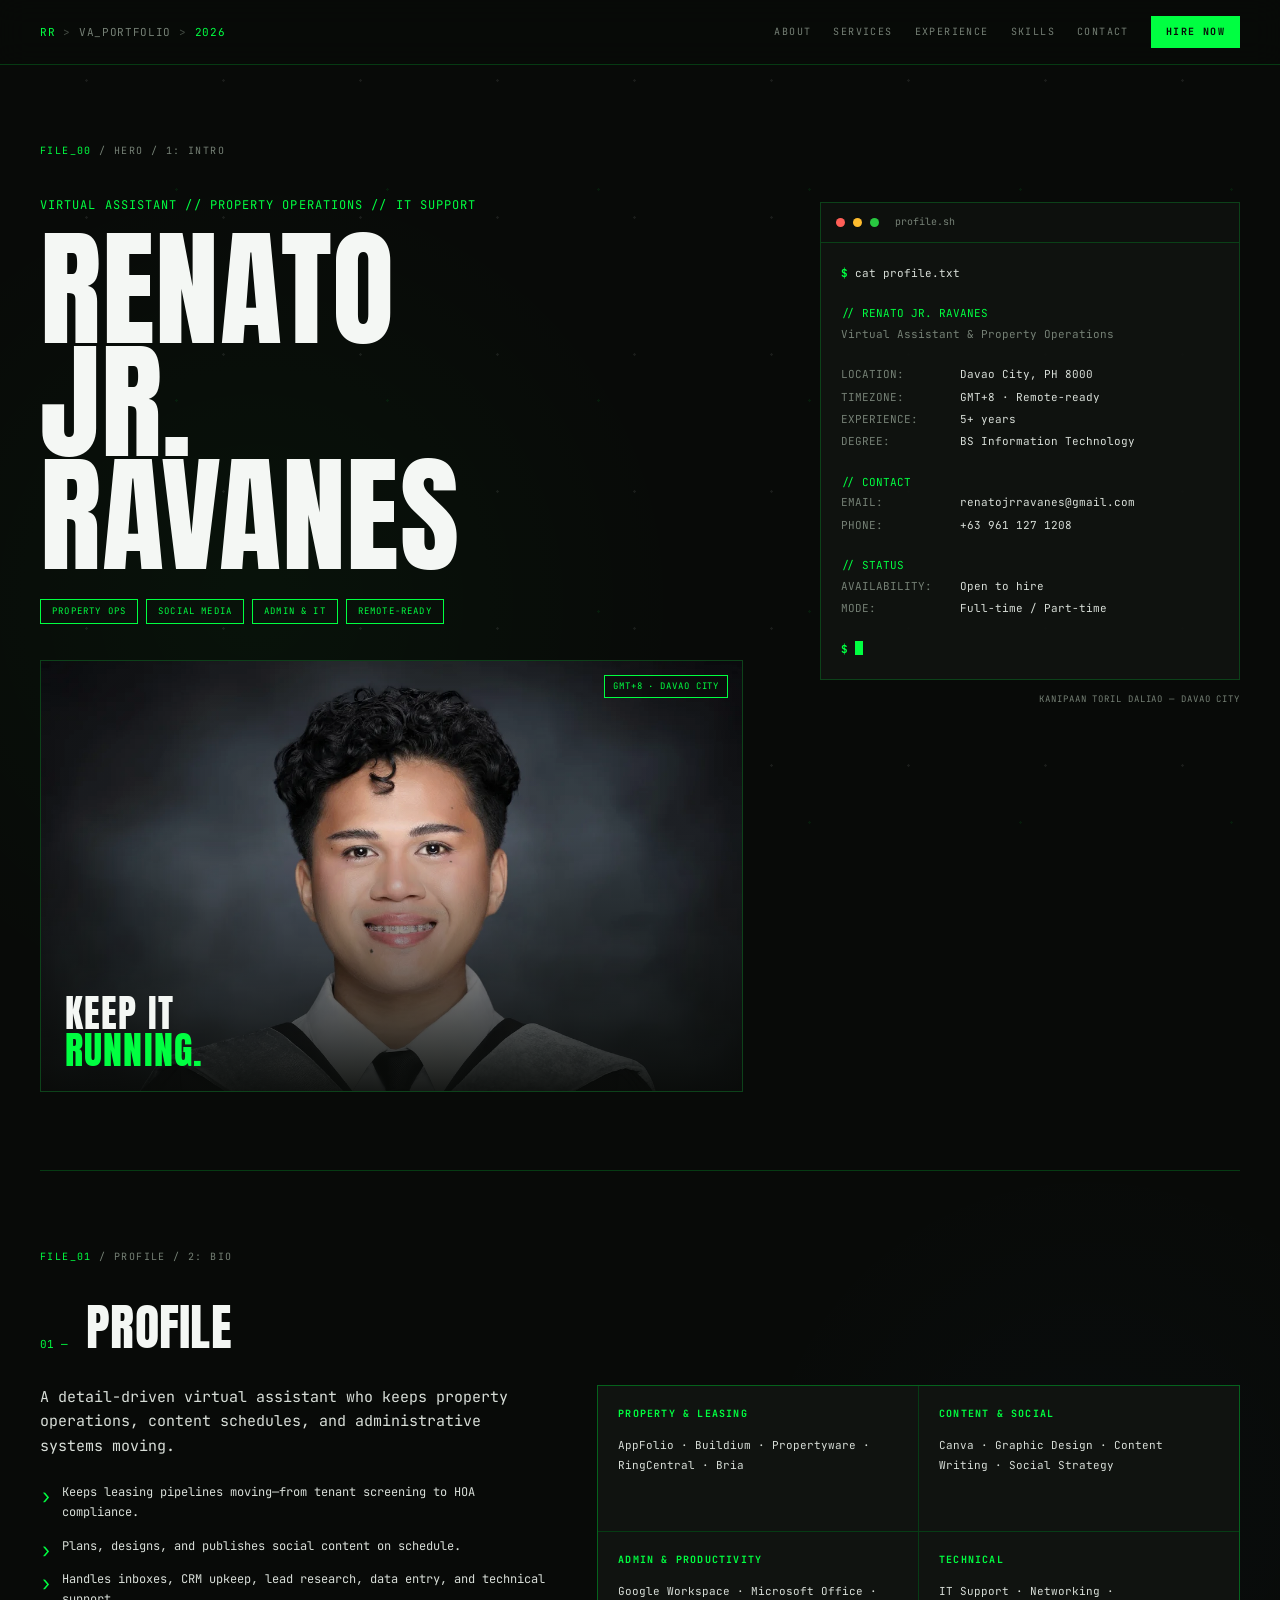
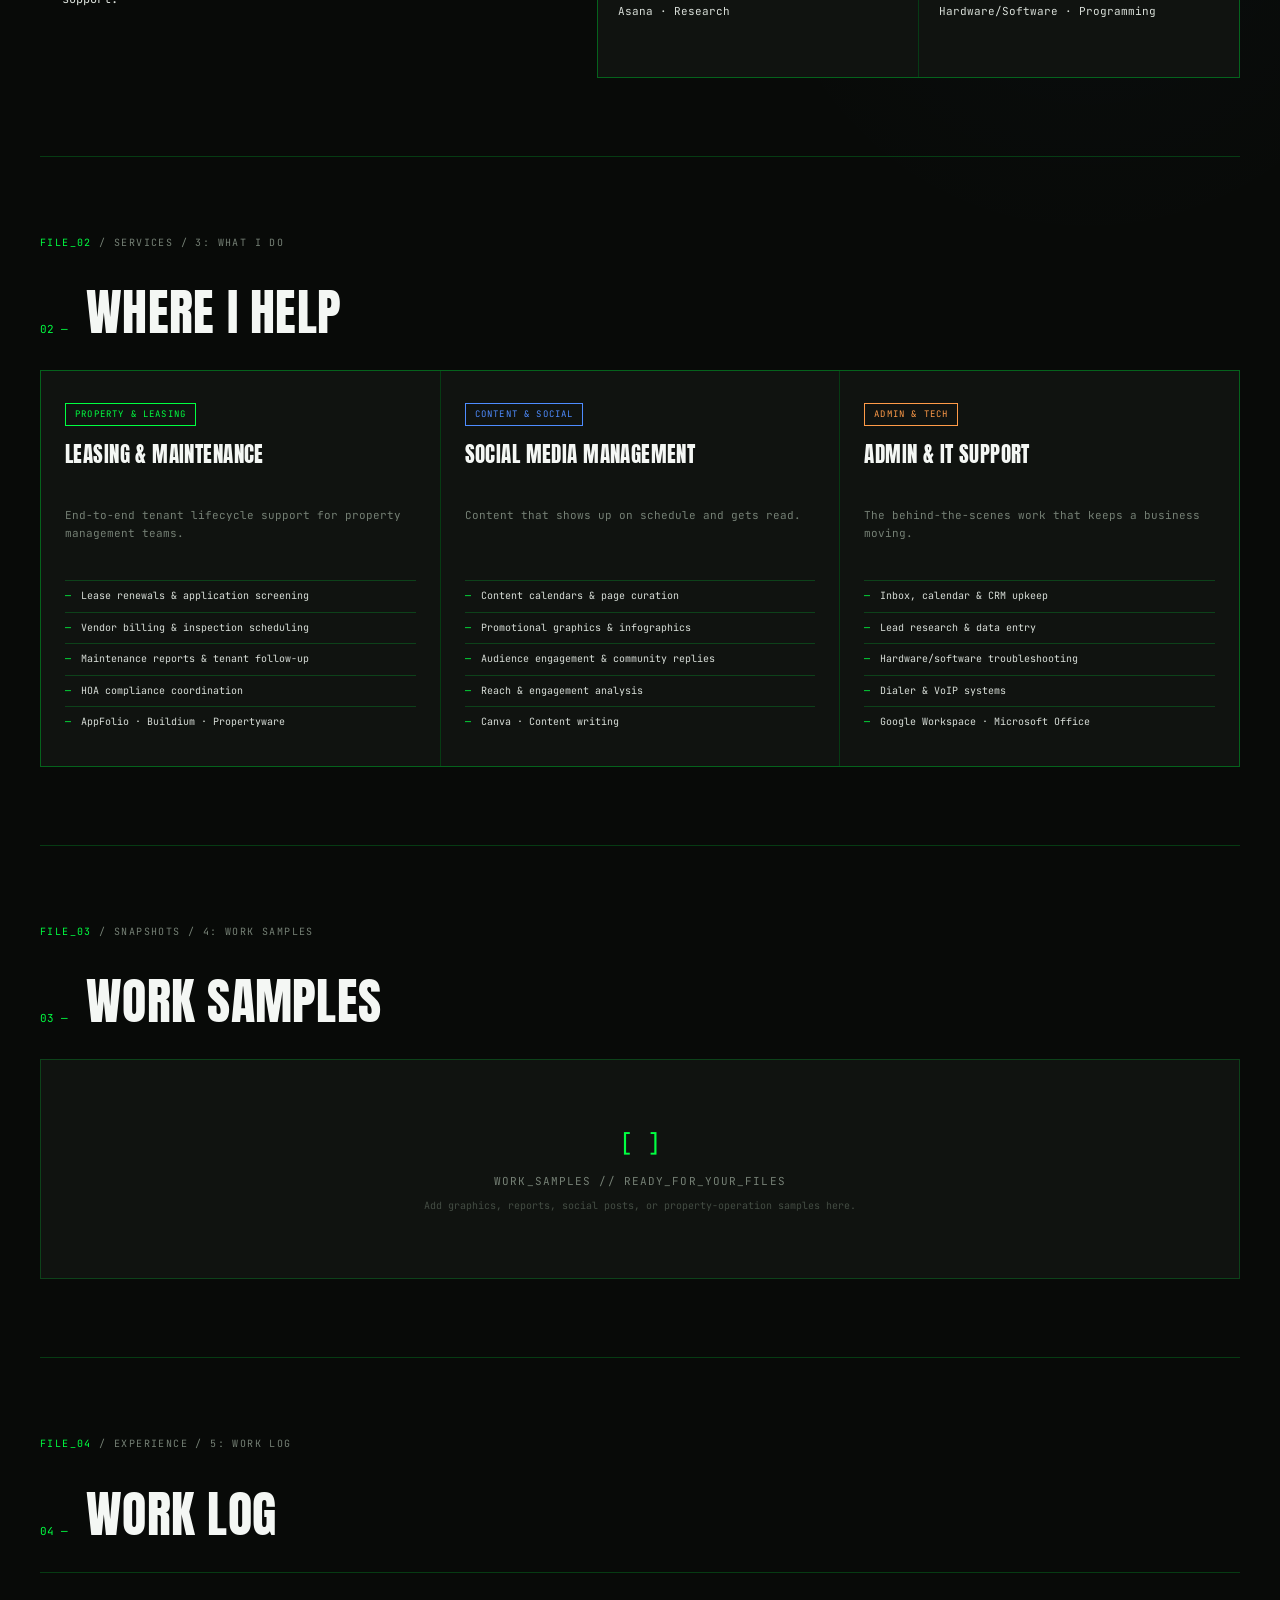
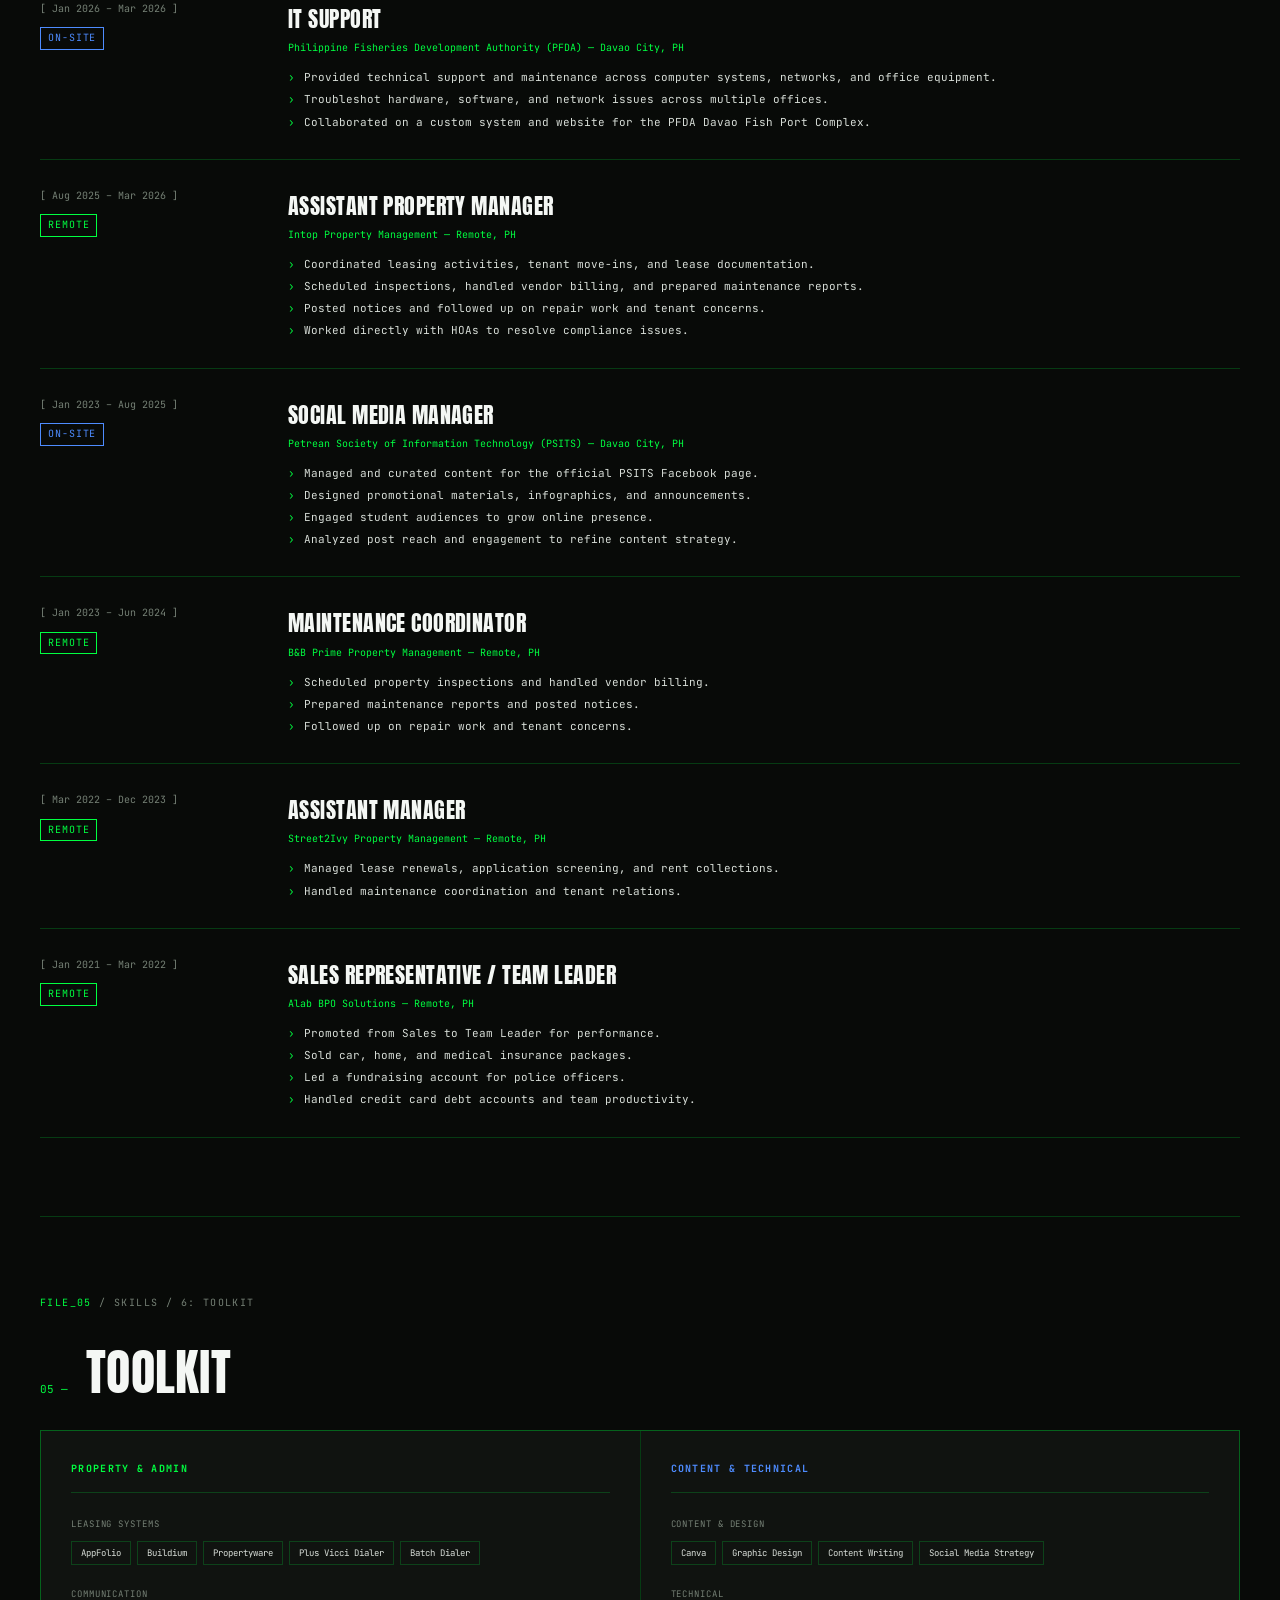
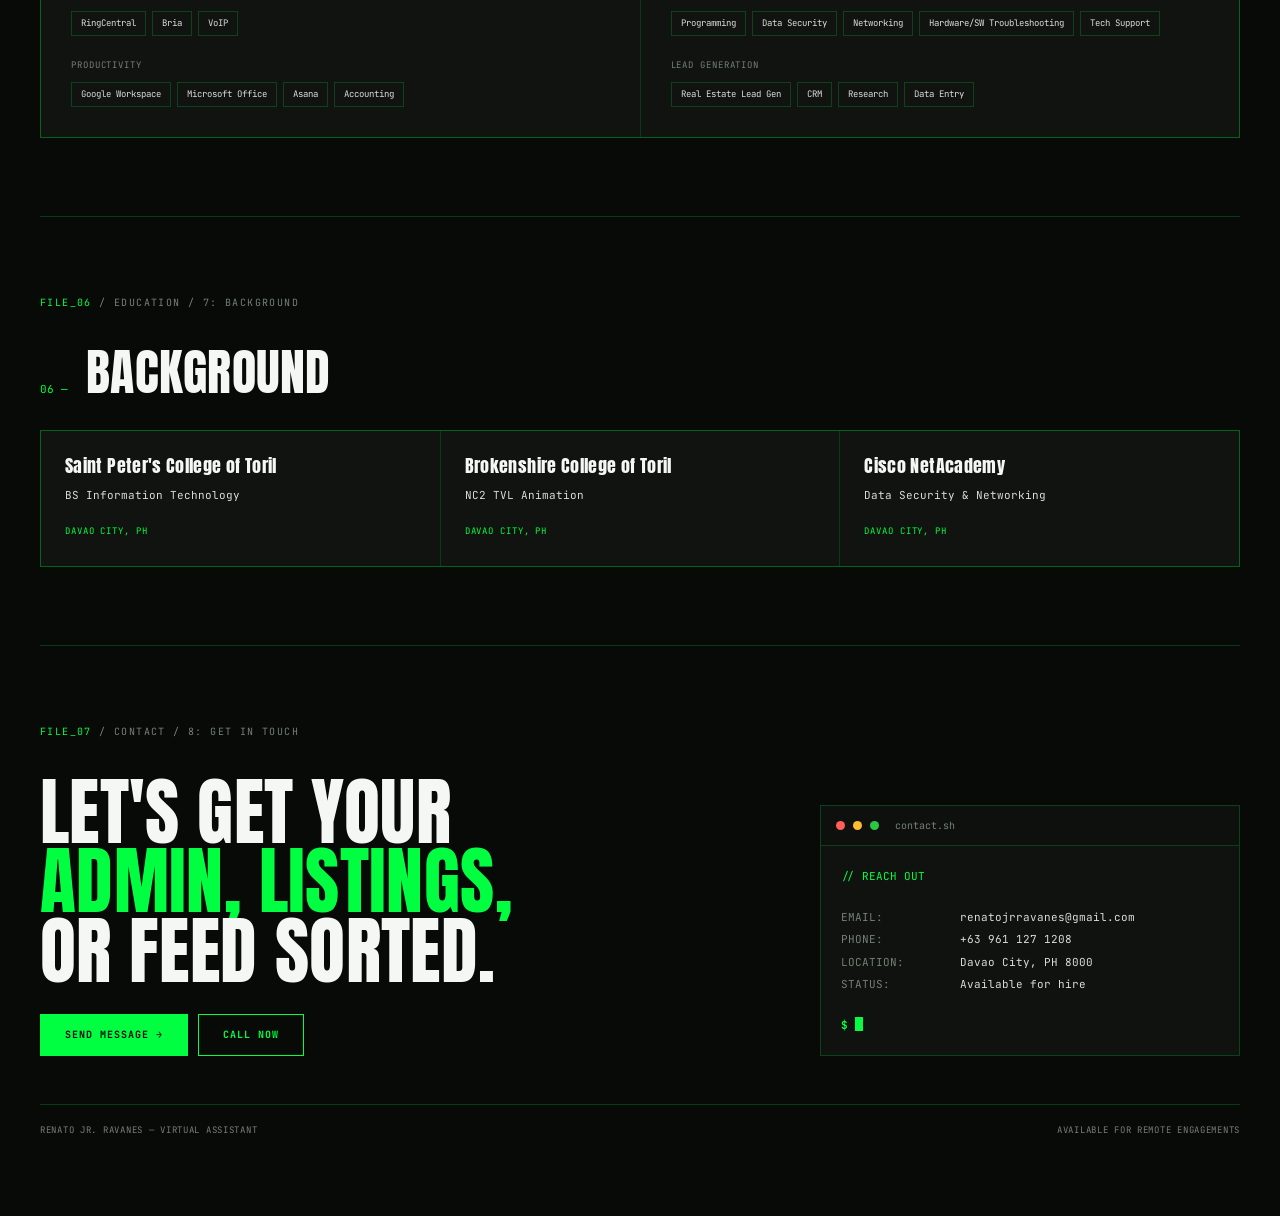
==== index.html @ d194c9f3 "Add files via upload" ====
<!doctype html>
<html lang="en">
<head>
  <meta charset="utf-8">
  <script>document.documentElement.classList.add("js")</script>
  <meta name="viewport" content="width=device-width, initial-scale=1">
  <meta name="theme-color" content="#080a08">
  <meta name="description" content="Portfolio of Renato Jr. Ravanes — Virtual Assistant, Property Operations, Social Media Management, and IT Support.">
  <meta property="og:title" content="Renato Jr. Ravanes — Virtual Assistant">
  <meta property="og:description" content="Property operations, social media management, admin, and IT support.">
  <meta property="og:type" content="website">
  <meta property="og:image" content="assets/profile.webp">
  <title>Renato Jr. Ravanes — Virtual Assistant</title>
  <link rel="preconnect" href="https://fonts.googleapis.com">
  <link rel="preconnect" href="https://fonts.gstatic.com" crossorigin>
  <link href="https://fonts.googleapis.com/css2?family=Anton&family=JetBrains+Mono:wght@400;500;600;700&display=swap" rel="stylesheet">
  <link rel="stylesheet" href="styles.css">
  <link rel="icon" href="data:image/svg+xml,<svg xmlns=%22http://www.w3.org/2000/svg%22 viewBox=%220 0 64 64%22><rect width=%2264%22 height=%2264%22 fill=%22%23080a08%22/><text x=%2250%25%22 y=%2255%25%22 dominant-baseline=%22middle%22 text-anchor=%22middle%22 font-size=%2227%22 font-family=%22monospace%22 fill=%22%2300ff41%22>RR</text></svg>">
</head>
<body>
  <a class="skip-link" href="#main">Skip to content</a>

  <header class="site-header" id="top">
    <nav class="nav shell" aria-label="Primary navigation">
      <a class="brand" href="#top" aria-label="Renato Jr. Ravanes home">
        <span class="brand-mark">RR</span><span class="prompt">&gt;</span><span>VA_PORTFOLIO</span><span class="prompt">&gt;</span><span class="year">2026</span>
      </a>
      <button class="menu-button" type="button" aria-expanded="false" aria-controls="nav-links">
        <span class="sr-only">Open navigation</span>
        <span></span><span></span><span></span>
      </button>
      <div class="nav-links" id="nav-links">
        <a href="#about">ABOUT</a>
        <a href="#services">SERVICES</a>
        <a href="#experience">EXPERIENCE</a>
        <a href="#skills">SKILLS</a>
        <a href="#contact">CONTACT</a>
        <a class="nav-cta" href="mailto:renatojrravanes@gmail.com?subject=Portfolio%20Inquiry">HIRE NOW</a>
      </div>
    </nav>
  </header>

  <main id="main">
    <section class="hero shell section-pad" aria-labelledby="hero-title">
      <div class="file-label"><span>FILE_00</span> / HERO / 1: INTRO</div>
      <div class="hero-grid">
        <div class="hero-copy reveal">
          <p class="kicker">VIRTUAL ASSISTANT // PROPERTY OPERATIONS // IT SUPPORT</p>
          <h1 id="hero-title">RENATO<br>JR.<br>RAVANES</h1>
          <div class="tag-row" aria-label="Professional focus areas">
            <span>PROPERTY OPS</span><span>SOCIAL MEDIA</span><span>ADMIN &amp; IT</span><span>REMOTE-READY</span>
          </div>
          <div class="portrait-card">
            <img src="assets/profile.webp" alt="Portrait of Renato Jr. Ravanes" width="1200" height="1500">
            <div class="portrait-shade"></div>
            <p class="portrait-line">KEEP IT<br><strong>RUNNING.</strong></p>
            <span class="location-chip">GMT+8 · DAVAO CITY</span>
          </div>
        </div>

        <aside class="hero-aside reveal" aria-label="Profile summary">
          <div class="terminal">
            <div class="terminal-bar"><i></i><i></i><i></i><span>profile.sh</span></div>
            <div class="terminal-body">
              <p><b>$</b> cat profile.txt</p>
              <br>
              <p class="accent">// RENATO JR. RAVANES</p>
              <p class="muted">Virtual Assistant &amp; Property Operations</p>
              <br>
              <dl class="terminal-list">
                <div><dt>LOCATION:</dt><dd>Davao City, PH 8000</dd></div>
                <div><dt>TIMEZONE:</dt><dd>GMT+8 · Remote-ready</dd></div>
                <div><dt>EXPERIENCE:</dt><dd>5+ years</dd></div>
                <div><dt>DEGREE:</dt><dd>BS Information Technology</dd></div>
              </dl>
              <br>
              <p class="accent">// CONTACT</p>
              <dl class="terminal-list">
                <div><dt>EMAIL:</dt><dd><a href="mailto:renatojrravanes@gmail.com">renatojrravanes@gmail.com</a></dd></div>
                <div><dt>PHONE:</dt><dd><a href="tel:+639611271208">+63 961 127 1208</a></dd></div>
              </dl>
              <br>
              <p class="accent">// STATUS</p>
              <dl class="terminal-list">
                <div><dt>AVAILABILITY:</dt><dd class="accent">Open to hire</dd></div>
                <div><dt>MODE:</dt><dd>Full-time / Part-time</dd></div>
              </dl>
              <br>
              <p><b>$</b> <span class="cursor" aria-hidden="true"></span></p>
            </div>
          </div>
          <p class="aside-note">KANIPAAN TORIL DALIAO — DAVAO CITY</p>
        </aside>
      </div>
    </section>

    <section class="shell section-pad ruled-top" id="about" aria-labelledby="about-title">
      <div class="file-label"><span>FILE_01</span> / PROFILE / 2: BIO</div>
      <div class="section-title"><span>01 —</span><h2 id="about-title">PROFILE</h2></div>
      <div class="about-grid">
        <div class="reveal">
          <p class="lead">A detail-driven virtual assistant who keeps property operations, content schedules, and administrative systems moving.</p>
          <ul class="arrow-list">
            <li>Keeps leasing pipelines moving—from tenant screening to HOA compliance.</li>
            <li>Plans, designs, and publishes social content on schedule.</li>
            <li>Handles inboxes, CRM upkeep, lead research, data entry, and technical support.</li>
          </ul>
        </div>
        <div class="capability-grid reveal">
          <article><h3>PROPERTY &amp; LEASING</h3><p>AppFolio · Buildium · Propertyware · RingCentral · Bria</p></article>
          <article><h3>CONTENT &amp; SOCIAL</h3><p>Canva · Graphic Design · Content Writing · Social Strategy</p></article>
          <article><h3>ADMIN &amp; PRODUCTIVITY</h3><p>Google Workspace · Microsoft Office · Asana · Research</p></article>
          <article><h3>TECHNICAL</h3><p>IT Support · Networking · Hardware/Software · Programming</p></article>
        </div>
      </div>
    </section>

    <section class="shell section-pad ruled-top" id="services" aria-labelledby="services-title">
      <div class="file-label"><span>FILE_02</span> / SERVICES / 3: WHAT I DO</div>
      <div class="section-title"><span>02 —</span><h2 id="services-title">WHERE I HELP</h2></div>
      <div class="service-grid">
        <article class="service-card reveal">
          <p class="service-tag">PROPERTY &amp; LEASING</p>
          <h3>LEASING &amp; MAINTENANCE</h3>
          <p class="muted">End-to-end tenant lifecycle support for property management teams.</p>
          <ul><li>Lease renewals &amp; application screening</li><li>Vendor billing &amp; inspection scheduling</li><li>Maintenance reports &amp; tenant follow-up</li><li>HOA compliance coordination</li><li>AppFolio · Buildium · Propertyware</li></ul>
        </article>
        <article class="service-card reveal">
          <p class="service-tag blue">CONTENT &amp; SOCIAL</p>
          <h3>SOCIAL MEDIA MANAGEMENT</h3>
          <p class="muted">Content that shows up on schedule and gets read.</p>
          <ul><li>Content calendars &amp; page curation</li><li>Promotional graphics &amp; infographics</li><li>Audience engagement &amp; community replies</li><li>Reach &amp; engagement analysis</li><li>Canva · Content writing</li></ul>
        </article>
        <article class="service-card reveal">
          <p class="service-tag orange">ADMIN &amp; TECH</p>
          <h3>ADMIN &amp; IT SUPPORT</h3>
          <p class="muted">The behind-the-scenes work that keeps a business moving.</p>
          <ul><li>Inbox, calendar &amp; CRM upkeep</li><li>Lead research &amp; data entry</li><li>Hardware/software troubleshooting</li><li>Dialer &amp; VoIP systems</li><li>Google Workspace · Microsoft Office</li></ul>
        </article>
      </div>
    </section>

    <section class="shell section-pad ruled-top" id="samples" aria-labelledby="samples-title">
      <div class="file-label"><span>FILE_03</span> / SNAPSHOTS / 4: WORK SAMPLES</div>
      <div class="section-title"><span>03 —</span><h2 id="samples-title">WORK SAMPLES</h2></div>
      <div class="coming-soon reveal">
        <div class="bracket-icon" aria-hidden="true">[ ]</div>
        <p>WORK_SAMPLES // READY_FOR_YOUR_FILES</p>
        <span>Add graphics, reports, social posts, or property-operation samples here.</span>
      </div>
    </section>

    <section class="shell section-pad ruled-top" id="experience" aria-labelledby="experience-title">
      <div class="file-label"><span>FILE_04</span> / EXPERIENCE / 5: WORK LOG</div>
      <div class="section-title"><span>04 —</span><h2 id="experience-title">WORK LOG</h2></div>
      <div class="timeline">
        <article class="job reveal"><div class="job-meta"><p>[ Jan 2026 – Mar 2026 ]</p><span class="status on-site">ON-SITE</span></div><div><h3>IT SUPPORT</h3><h4>Philippine Fisheries Development Authority (PFDA) — Davao City, PH</h4><ul><li>Provided technical support and maintenance across computer systems, networks, and office equipment.</li><li>Troubleshot hardware, software, and network issues across multiple offices.</li><li>Collaborated on a custom system and website for the PFDA Davao Fish Port Complex.</li></ul></div></article>
        <article class="job reveal"><div class="job-meta"><p>[ Aug 2025 – Mar 2026 ]</p><span class="status">REMOTE</span></div><div><h3>ASSISTANT PROPERTY MANAGER</h3><h4>Intop Property Management — Remote, PH</h4><ul><li>Coordinated leasing activities, tenant move-ins, and lease documentation.</li><li>Scheduled inspections, handled vendor billing, and prepared maintenance reports.</li><li>Posted notices and followed up on repair work and tenant concerns.</li><li>Worked directly with HOAs to resolve compliance issues.</li></ul></div></article>
        <article class="job reveal"><div class="job-meta"><p>[ Jan 2023 – Aug 2025 ]</p><span class="status on-site">ON-SITE</span></div><div><h3>SOCIAL MEDIA MANAGER</h3><h4>Petrean Society of Information Technology (PSITS) — Davao City, PH</h4><ul><li>Managed and curated content for the official PSITS Facebook page.</li><li>Designed promotional materials, infographics, and announcements.</li><li>Engaged student audiences to grow online presence.</li><li>Analyzed post reach and engagement to refine content strategy.</li></ul></div></article>
        <article class="job reveal"><div class="job-meta"><p>[ Jan 2023 – Jun 2024 ]</p><span class="status">REMOTE</span></div><div><h3>MAINTENANCE COORDINATOR</h3><h4>B&amp;B Prime Property Management — Remote, PH</h4><ul><li>Scheduled property inspections and handled vendor billing.</li><li>Prepared maintenance reports and posted notices.</li><li>Followed up on repair work and tenant concerns.</li></ul></div></article>
        <article class="job reveal"><div class="job-meta"><p>[ Mar 2022 – Dec 2023 ]</p><span class="status">REMOTE</span></div><div><h3>ASSISTANT MANAGER</h3><h4>Street2Ivy Property Management — Remote, PH</h4><ul><li>Managed lease renewals, application screening, and rent collections.</li><li>Handled maintenance coordination and tenant relations.</li></ul></div></article>
        <article class="job reveal"><div class="job-meta"><p>[ Jan 2021 – Mar 2022 ]</p><span class="status">REMOTE</span></div><div><h3>SALES REPRESENTATIVE / TEAM LEADER</h3><h4>Alab BPO Solutions — Remote, PH</h4><ul><li>Promoted from Sales to Team Leader for performance.</li><li>Sold car, home, and medical insurance packages.</li><li>Led a fundraising account for police officers.</li><li>Handled credit card debt accounts and team productivity.</li></ul></div></article>
      </div>
    </section>

    <section class="shell section-pad ruled-top" id="skills" aria-labelledby="skills-title">
      <div class="file-label"><span>FILE_05</span> / SKILLS / 6: TOOLKIT</div>
      <div class="section-title"><span>05 —</span><h2 id="skills-title">TOOLKIT</h2></div>
      <div class="skills-grid">
        <article class="skill-column reveal"><h3>PROPERTY &amp; ADMIN</h3><div class="skill-group"><h4>LEASING SYSTEMS</h4><div class="pills"><span>AppFolio</span><span>Buildium</span><span>Propertyware</span><span>Plus Vicci Dialer</span><span>Batch Dialer</span></div></div><div class="skill-group"><h4>COMMUNICATION</h4><div class="pills"><span>RingCentral</span><span>Bria</span><span>VoIP</span></div></div><div class="skill-group"><h4>PRODUCTIVITY</h4><div class="pills"><span>Google Workspace</span><span>Microsoft Office</span><span>Asana</span><span>Accounting</span></div></div></article>
        <article class="skill-column blue-head reveal"><h3>CONTENT &amp; TECHNICAL</h3><div class="skill-group"><h4>CONTENT &amp; DESIGN</h4><div class="pills"><span>Canva</span><span>Graphic Design</span><span>Content Writing</span><span>Social Media Strategy</span></div></div><div class="skill-group"><h4>TECHNICAL</h4><div class="pills"><span>Programming</span><span>Data Security</span><span>Networking</span><span>Hardware/SW Troubleshooting</span><span>Tech Support</span></div></div><div class="skill-group"><h4>LEAD GENERATION</h4><div class="pills"><span>Real Estate Lead Gen</span><span>CRM</span><span>Research</span><span>Data Entry</span></div></div></article>
      </div>
    </section>

    <section class="shell section-pad ruled-top" id="education" aria-labelledby="education-title">
      <div class="file-label"><span>FILE_06</span> / EDUCATION / 7: BACKGROUND</div>
      <div class="section-title"><span>06 —</span><h2 id="education-title">BACKGROUND</h2></div>
      <div class="education-grid">
        <article class="reveal"><h3>Saint Peter's College of Toril</h3><p>BS Information Technology</p><span>DAVAO CITY, PH</span></article>
        <article class="reveal"><h3>Brokenshire College of Toril</h3><p>NC2 TVL Animation</p><span>DAVAO CITY, PH</span></article>
        <article class="reveal"><h3>Cisco NetAcademy</h3><p>Data Security &amp; Networking</p><span>DAVAO CITY, PH</span></article>
      </div>
    </section>
  </main>

  <footer class="shell section-pad ruled-top" id="contact">
    <div class="file-label"><span>FILE_07</span> / CONTACT / 8: GET IN TOUCH</div>
    <div class="contact-grid">
      <div class="reveal">
        <h2>LET'S GET YOUR<br><strong>ADMIN, LISTINGS,</strong><br>OR FEED SORTED.</h2>
        <div class="contact-actions"><a class="primary-button" href="mailto:renatojrravanes@gmail.com?subject=Portfolio%20Inquiry">SEND MESSAGE →</a><a class="secondary-button" href="tel:+639611271208">CALL NOW</a></div>
      </div>
      <div class="terminal reveal">
        <div class="terminal-bar"><i></i><i></i><i></i><span>contact.sh</span></div>
        <div class="terminal-body">
          <p class="accent">// REACH OUT</p><br>
          <dl class="terminal-list"><div><dt>EMAIL:</dt><dd><a href="mailto:renatojrravanes@gmail.com">renatojrravanes@gmail.com</a></dd></div><div><dt>PHONE:</dt><dd><a href="tel:+639611271208">+63 961 127 1208</a></dd></div><div><dt>LOCATION:</dt><dd>Davao City, PH 8000</dd></div><div><dt>STATUS:</dt><dd class="accent">Available for hire</dd></div></dl>
          <br><p><b>$</b> <span class="cursor" aria-hidden="true"></span></p>
        </div>
      </div>
    </div>
    <div class="footer-line"><span>RENATO JR. RAVANES — VIRTUAL ASSISTANT</span><span>AVAILABLE FOR REMOTE ENGAGEMENTS</span></div>
  </footer>

  <script src="script.js"></script>
</body>
</html>
---- styles.css ----
:root {
  --bg: #080a08;
  --surface: #101310;
  --surface-2: #151915;
  --text: #d8ded8;
  --white: #f4f7f4;
  --muted: #758075;
  --faint: #444d44;
  --green: #00ff41;
  --green-soft: rgba(0, 255, 65, .2);
  --blue: #4e8cff;
  --orange: #ff9b48;
  --border: rgba(0, 255, 65, .2);
  --shell: 1200px;
  --mono: "JetBrains Mono", ui-monospace, SFMono-Regular, Menlo, Consolas, monospace;
  --display: "Anton", Impact, Haettenschweiler, sans-serif;
}

* { box-sizing: border-box; }
html { scroll-behavior: smooth; scroll-padding-top: 74px; }
body {
  margin: 0;
  color: var(--text);
  background:
    radial-gradient(circle at 20% 10%, rgba(0,255,65,.035), transparent 27rem),
    radial-gradient(circle at 85% 25%, rgba(78,140,255,.025), transparent 22rem),
    var(--bg);
  font-family: var(--mono);
  line-height: 1.65;
  -webkit-font-smoothing: antialiased;
  overflow-x: hidden;
}
body::before {
  content: "";
  position: fixed;
  inset: 0;
  pointer-events: none;
  opacity: .22;
  background-image:
    radial-gradient(circle, rgba(255,255,255,.35) 0 1px, transparent 1.5px),
    radial-gradient(circle, rgba(0,255,65,.35) 0 1px, transparent 1.5px);
  background-size: 137px 137px, 211px 211px;
  background-position: 18px 12px, 71px 84px;
  z-index: -1;
}

a { color: inherit; }
img { max-width: 100%; display: block; }
p, h1, h2, h3, h4, dl, dd { margin: 0; }
ul { margin: 0; padding: 0; }
button { font: inherit; }

.shell { width: min(var(--shell), calc(100% - 64px)); margin-inline: auto; }
.section-pad { padding-block: 78px; }
.ruled-top { border-top: 1px solid var(--border); }
.sr-only { position: absolute; width: 1px; height: 1px; padding: 0; margin: -1px; overflow: hidden; clip: rect(0,0,0,0); white-space: nowrap; border: 0; }
.skip-link { position: fixed; top: 8px; left: 8px; z-index: 999; transform: translateY(-160%); background: var(--green); color: var(--bg); padding: 8px 12px; text-decoration: none; font-weight: 700; }
.skip-link:focus { transform: translateY(0); }

.site-header { position: sticky; top: 0; z-index: 100; border-bottom: 1px solid var(--border); background: rgba(8,10,8,.9); backdrop-filter: blur(14px); }
.nav { min-height: 64px; display: flex; align-items: center; justify-content: space-between; gap: 24px; }
.brand { display: flex; align-items: center; gap: 8px; color: var(--muted); font-size: 11px; letter-spacing: .06em; text-decoration: none; white-space: nowrap; }
.brand-mark, .year { color: var(--green); }
.prompt { color: var(--faint); }
.nav-links { display: flex; align-items: center; gap: 22px; }
.nav-links > a { color: var(--muted); font-size: 10px; letter-spacing: .14em; text-decoration: none; transition: color .2s ease; }
.nav-links > a:hover, .nav-links > a.active { color: var(--green); }
.nav-links .nav-cta { padding: 8px 15px; color: var(--bg); background: var(--green); font-weight: 700; }
.nav-links .nav-cta:hover { color: var(--bg); opacity: .82; }
.menu-button { display: none; width: 42px; height: 38px; padding: 9px; border: 1px solid var(--border); background: transparent; cursor: pointer; }
.menu-button span:not(.sr-only) { display: block; height: 1px; background: var(--green); margin: 5px 0; transition: transform .2s ease, opacity .2s ease; }

.file-label { margin-bottom: 36px; color: var(--muted); font-size: 10px; letter-spacing: .14em; }
.file-label span { color: var(--green); }
.hero-grid { display: grid; grid-template-columns: minmax(0, 1fr) minmax(340px, 420px); gap: clamp(36px, 6vw, 78px); align-items: start; }
.kicker { margin-bottom: 18px; color: var(--green); font-size: 12px; letter-spacing: .09em; }
.hero h1, .section-title h2, .contact-grid h2 { color: var(--white); font-family: var(--display); font-weight: 400; letter-spacing: .005em; }
.hero h1 { font-size: clamp(70px, 10vw, 132px); line-height: .88; }
.tag-row { display: flex; flex-wrap: wrap; gap: 8px; margin: 28px 0 36px; }
.tag-row span { border: 1px solid var(--green); padding: 4px 11px; color: var(--green); font-size: 9px; letter-spacing: .13em; }
.portrait-card { position: relative; min-height: 360px; overflow: hidden; border: 1px solid var(--border); background: var(--surface); }
.portrait-card img { width: 100%; height: 430px; object-fit: cover; object-position: center 14%; filter: grayscale(.15) contrast(1.05); }
.portrait-shade { position: absolute; inset: 0; background: linear-gradient(to top, rgba(8,10,8,.94), rgba(8,10,8,.05) 60%); }
.portrait-line { position: absolute; left: 24px; bottom: 22px; color: var(--white); font-family: var(--display); font-size: 38px; line-height: .98; letter-spacing: .03em; }
.portrait-line strong { color: var(--green); font-weight: 400; }
.location-chip { position: absolute; top: 14px; right: 14px; border: 1px solid var(--green); padding: 3px 8px; color: var(--green); background: rgba(8,10,8,.6); font-size: 9px; letter-spacing: .1em; }
.hero-grid > *, .contact-grid > * { min-width: 0; }
.hero-aside { padding-top: 6px; }
.aside-note { margin-top: 12px; color: var(--muted); text-align: right; font-size: 9px; letter-spacing: .1em; }

.terminal { overflow: hidden; border: 1px solid var(--border); background: rgba(16,19,16,.96); }
.terminal-bar { display: flex; align-items: center; gap: 8px; min-height: 40px; padding: 10px 15px; border-bottom: 1px solid var(--border); background: #0d100d; }
.terminal-bar i { width: 9px; height: 9px; border-radius: 50%; background: #ff5f57; }
.terminal-bar i:nth-child(2) { background: #febc2e; }
.terminal-bar i:nth-child(3) { background: #28c840; }
.terminal-bar span { margin-left: 8px; color: var(--muted); font-style: normal; font-size: 10px; }
.terminal-body { padding: 20px; font-size: 11px; line-height: 1.85; overflow-wrap: anywhere; }
.terminal-body b { color: var(--green); }
.terminal-body a { text-decoration: none; border-bottom: 1px solid transparent; }
.terminal-body a:hover { color: var(--green); border-color: var(--green); }
.accent { color: var(--green); }
.muted { color: var(--muted); }
.terminal-list { display: grid; gap: 2px; }
.terminal-list > div { display: grid; grid-template-columns: 112px minmax(0, 1fr); gap: 7px; }
.terminal-list dt { color: var(--muted); }
.terminal-list dd { color: var(--text); }
.cursor { display: inline-block; width: 8px; height: 14px; vertical-align: -2px; background: var(--green); animation: blink 1s steps(1) infinite; }
@keyframes blink { 50% { opacity: 0; } }

.section-title { display: flex; align-items: baseline; gap: 18px; margin-bottom: 32px; }
.section-title > span { color: var(--green); font-size: 11px; }
.section-title h2 { font-size: clamp(32px, 5vw, 50px); line-height: 1; }
.about-grid { display: grid; grid-template-columns: .88fr 1.12fr; gap: 52px; }
.lead { max-width: 56ch; font-size: 15px; }
.arrow-list { display: grid; gap: 14px; margin-top: 24px; list-style: none; }
.arrow-list li { position: relative; padding-left: 22px; color: var(--text); font-size: 12px; }
.arrow-list li::before { content: "›"; position: absolute; left: 0; top: -3px; color: var(--green); font-size: 20px; }
.capability-grid { display: grid; grid-template-columns: repeat(2, minmax(0, 1fr)); gap: 1px; border: 1px solid var(--border); background: var(--border); }
.capability-grid article { min-height: 145px; padding: 20px; background: var(--surface); }
.capability-grid h3 { margin-bottom: 14px; color: var(--green); font-size: 10px; letter-spacing: .12em; }
.capability-grid p { color: var(--text); font-size: 11px; line-height: 1.8; }

.service-grid { display: grid; grid-template-columns: repeat(3, minmax(0, 1fr)); gap: 1px; border: 1px solid var(--border); background: var(--border); }
.service-card { min-width: 0; padding: 28px 24px; background: var(--surface); transition: transform .2s ease, background .2s ease; }
.service-card:hover { background: var(--surface-2); transform: translateY(-3px); }
.service-tag { display: inline-block; margin-bottom: 16px; border: 1px solid currentColor; padding: 3px 9px; color: var(--green); font-size: 9px; letter-spacing: .13em; }
.service-tag.blue { color: var(--blue); }
.service-tag.orange { color: var(--orange); }
.service-card h3 { min-height: 54px; margin-bottom: 10px; color: var(--white); font-family: var(--display); font-weight: 400; font-size: 21px; line-height: 1.18; letter-spacing: .02em; }
.service-card > .muted { min-height: 58px; font-size: 11px; }
.service-card ul { margin-top: 16px; list-style: none; }
.service-card li { position: relative; padding: 7px 0 7px 16px; border-top: 1px solid var(--border); color: var(--text); font-size: 10px; }
.service-card li::before { content: "—"; position: absolute; left: 0; color: var(--green); }

.coming-soon { min-height: 220px; display: grid; place-items: center; align-content: center; gap: 8px; border: 1px solid var(--border); background: var(--surface); text-align: center; }
.bracket-icon { color: var(--green); font-size: 24px; }
.coming-soon p { color: var(--muted); font-size: 11px; letter-spacing: .1em; }
.coming-soon span { color: var(--faint); font-size: 10px; }

.timeline { border-bottom: 1px solid var(--border); }
.job { display: grid; grid-template-columns: 220px minmax(0, 1fr); gap: 28px; padding: 28px 0; border-top: 1px solid var(--border); }
.job-meta { color: var(--muted); font-size: 10px; }
.status { display: inline-block; margin-top: 10px; border: 1px solid var(--green); padding: 2px 7px; color: var(--green); letter-spacing: .09em; }
.status.on-site { border-color: var(--blue); color: var(--blue); }
.job h3 { color: var(--white); font-family: var(--display); font-weight: 400; font-size: 22px; letter-spacing: .02em; }
.job h4 { margin: 3px 0 12px; color: var(--green); font-weight: 400; font-size: 10px; line-height: 1.6; }
.job ul { display: grid; gap: 4px; list-style: none; }
.job li { position: relative; padding-left: 16px; color: var(--text); font-size: 11px; }
.job li::before { content: "›"; position: absolute; left: 0; color: var(--green); }

.skills-grid { display: grid; grid-template-columns: repeat(2, minmax(0, 1fr)); gap: 1px; border: 1px solid var(--border); background: var(--border); }
.skill-column { padding: 30px; background: var(--surface); }
.skill-column > h3 { margin-bottom: 24px; padding-bottom: 14px; border-bottom: 1px solid var(--border); color: var(--green); font-size: 10px; letter-spacing: .13em; }
.skill-column.blue-head > h3 { color: var(--blue); }
.skill-group + .skill-group { margin-top: 22px; }
.skill-group h4 { margin-bottom: 9px; color: var(--muted); font-size: 9px; font-weight: 400; letter-spacing: .1em; }
.pills { display: flex; flex-wrap: wrap; gap: 6px; }
.pills span { border: 1px solid var(--border); padding: 4px 9px; color: var(--text); font-size: 9px; transition: border-color .2s ease, color .2s ease; }
.pills span:hover { border-color: var(--green); color: var(--green); }
.blue-head .pills span:hover { border-color: var(--blue); color: var(--blue); }

.education-grid { display: grid; grid-template-columns: repeat(3, minmax(0, 1fr)); gap: 1px; border: 1px solid var(--border); background: var(--border); }
.education-grid article { min-width: 0; padding: 24px; background: var(--surface); }
.education-grid h3 { color: var(--white); font-family: var(--display); font-weight: 400; font-size: 18px; line-height: 1.25; letter-spacing: .02em; }
.education-grid p { margin: 8px 0 12px; color: var(--text); font-size: 11px; }
.education-grid span { color: var(--green); font-size: 9px; letter-spacing: .1em; }

.contact-grid { display: grid; grid-template-columns: minmax(0, 1fr) minmax(340px, 420px); gap: 48px; align-items: end; }
.contact-grid h2 { font-size: clamp(42px, 6vw, 74px); line-height: .94; }
.contact-grid h2 strong { color: var(--green); font-weight: 400; }
.contact-actions { display: flex; flex-wrap: wrap; gap: 10px; margin-top: 28px; }
.primary-button, .secondary-button { display: inline-block; padding: 12px 24px; border: 1px solid var(--green); font-size: 10px; font-weight: 700; letter-spacing: .1em; text-decoration: none; }
.primary-button { background: var(--green); color: var(--bg); }
.secondary-button { color: var(--green); }
.primary-button:hover { opacity: .82; }
.secondary-button:hover { background: rgba(0,255,65,.07); }
.footer-line { display: flex; justify-content: space-between; gap: 24px; margin-top: 48px; padding-top: 18px; border-top: 1px solid var(--border); color: var(--muted); font-size: 9px; letter-spacing: .08em; }

.reveal { opacity: 1; transform: none; }
.js .reveal { opacity: 0; transform: translateY(18px); transition: opacity .65s ease, transform .65s ease; }
.js .reveal.visible { opacity: 1; transform: none; }

:focus-visible { outline: 2px solid var(--green); outline-offset: 3px; }
::selection { color: var(--bg); background: var(--green); }

@media (max-width: 960px) {
  .shell { width: min(var(--shell), calc(100% - 40px)); }
  .menu-button { display: block; }
  .nav-links { position: absolute; top: calc(100% + 1px); left: 20px; right: 20px; display: none; flex-direction: column; align-items: stretch; gap: 0; border: 1px solid var(--border); background: rgba(8,10,8,.98); box-shadow: 0 20px 50px rgba(0,0,0,.38); }
  .nav-links.open { display: flex; }
  .nav-links > a { padding: 14px 16px; border-bottom: 1px solid var(--border); }
  .nav-links .nav-cta { margin: 12px; text-align: center; border: 0; }
  .menu-button[aria-expanded="true"] span:nth-of-type(2) { transform: translateY(6px) rotate(45deg); }
  .menu-button[aria-expanded="true"] span:nth-of-type(3) { opacity: 0; }
  .menu-button[aria-expanded="true"] span:nth-of-type(4) { transform: translateY(-6px) rotate(-45deg); }
  .hero-grid, .contact-grid { grid-template-columns: 1fr; }
  .hero-aside { padding-top: 0; }
  .about-grid { grid-template-columns: 1fr; }
  .service-grid { grid-template-columns: 1fr; }
  .service-card h3, .service-card > .muted { min-height: 0; }
  .education-grid { grid-template-columns: 1fr; }
}

@media (max-width: 640px) {
  .shell { width: min(var(--shell), calc(100% - 28px)); }
  .section-pad { padding-block: 58px; }
  .brand span:nth-child(3), .brand .prompt:nth-of-type(2), .brand .year { display: none; }
  .hero h1 { font-size: clamp(54px, 18vw, 78px); overflow-wrap: anywhere; }
  .portrait-card img { height: 360px; }
  .location-chip { font-size: 8px; }
  .capability-grid, .skills-grid { grid-template-columns: 1fr; }
  .job { grid-template-columns: 1fr; gap: 14px; }
  .terminal-list > div { grid-template-columns: 96px minmax(0, 1fr); }
  .footer-line { flex-direction: column; }
  .coming-soon { padding: 40px 18px; }
}

@media (prefers-reduced-motion: reduce) {
  html { scroll-behavior: auto; }
  *, *::before, *::after { animation-duration: .01ms !important; animation-iteration-count: 1 !important; transition-duration: .01ms !important; }
  .reveal { opacity: 1; transform: none; }
}
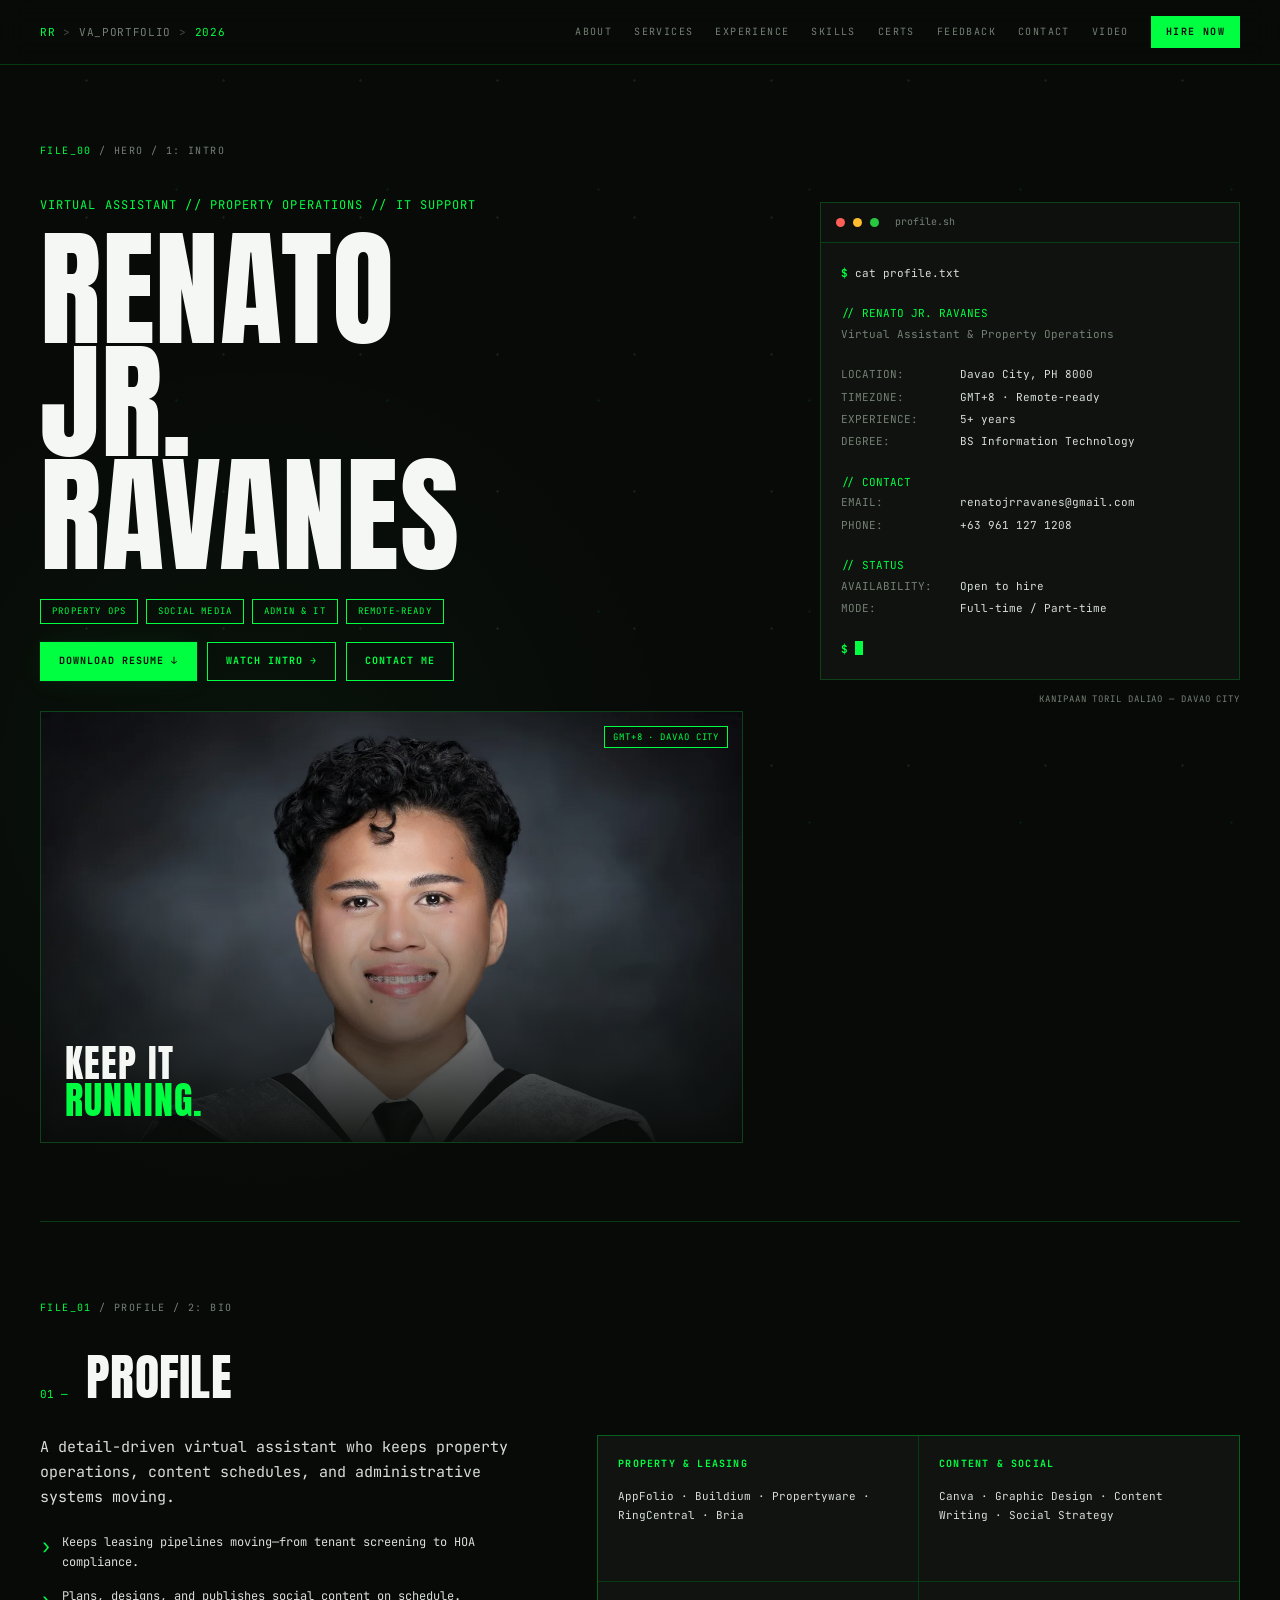
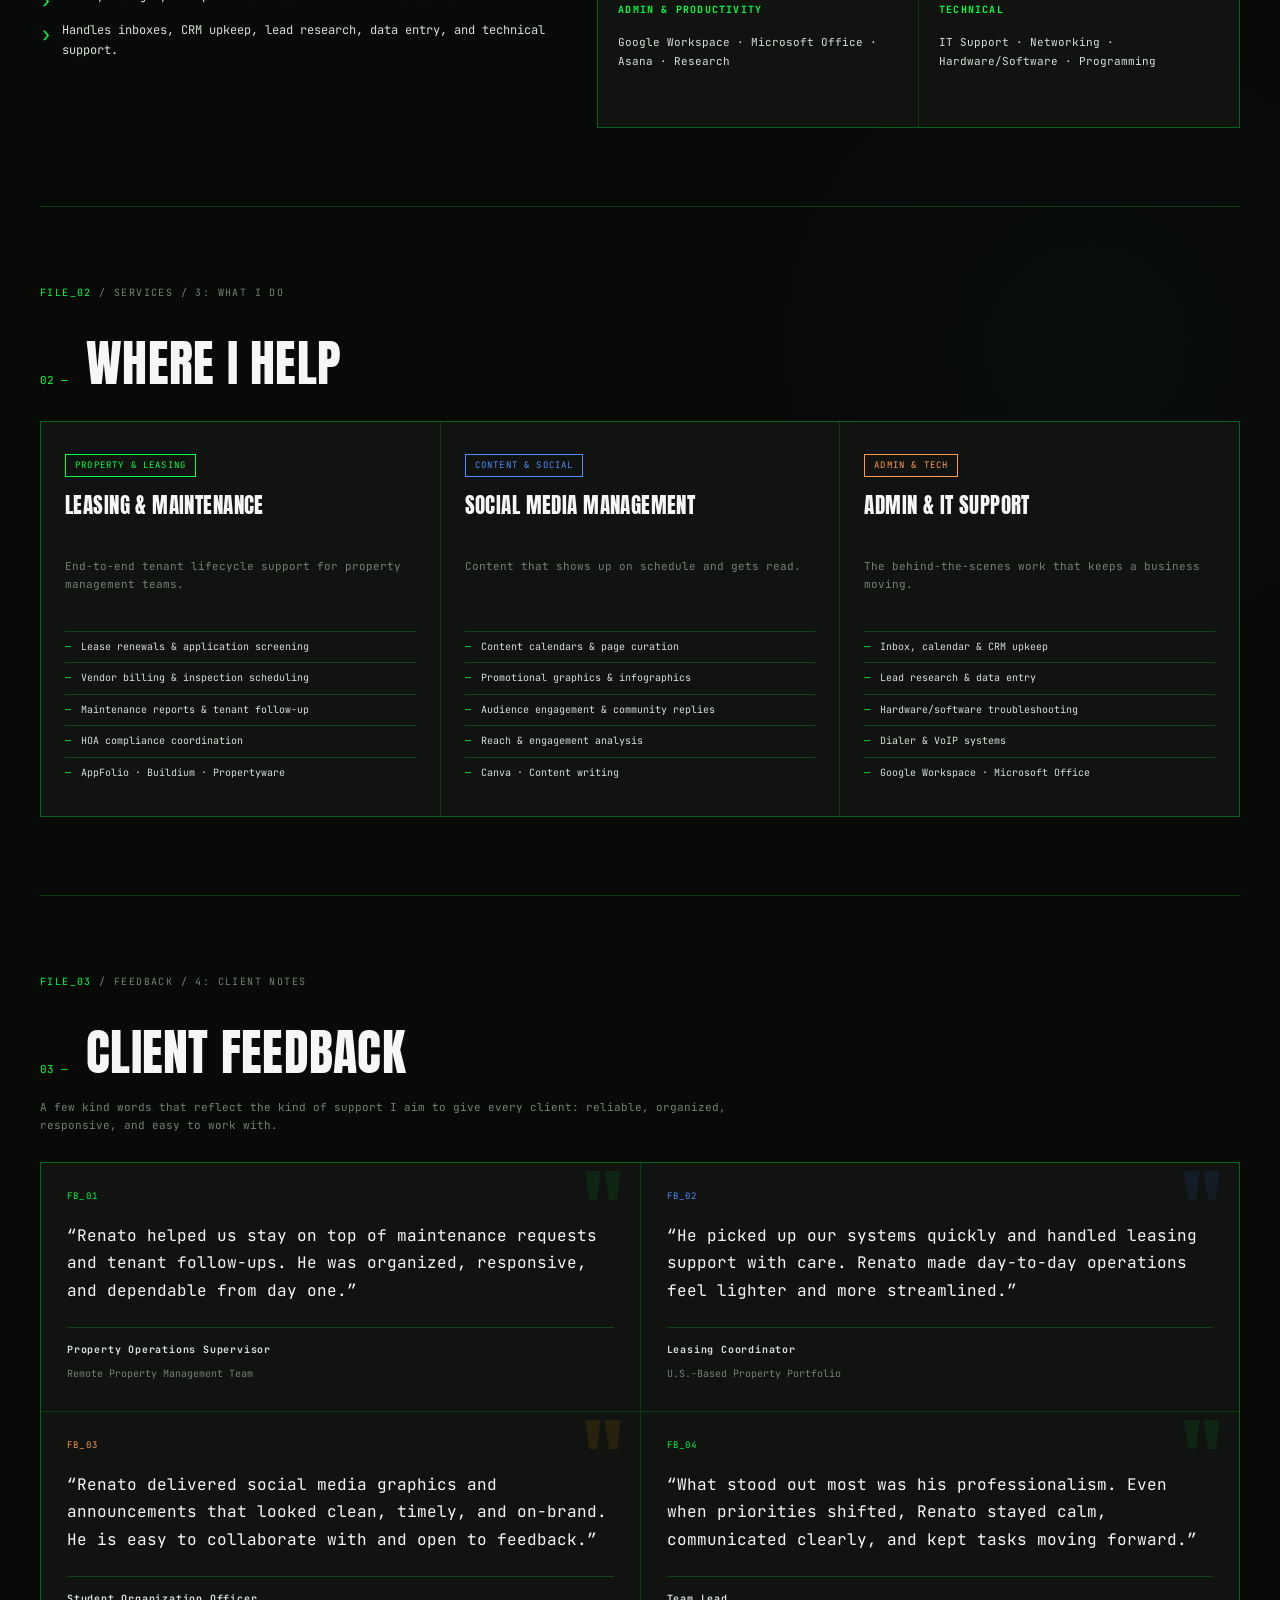
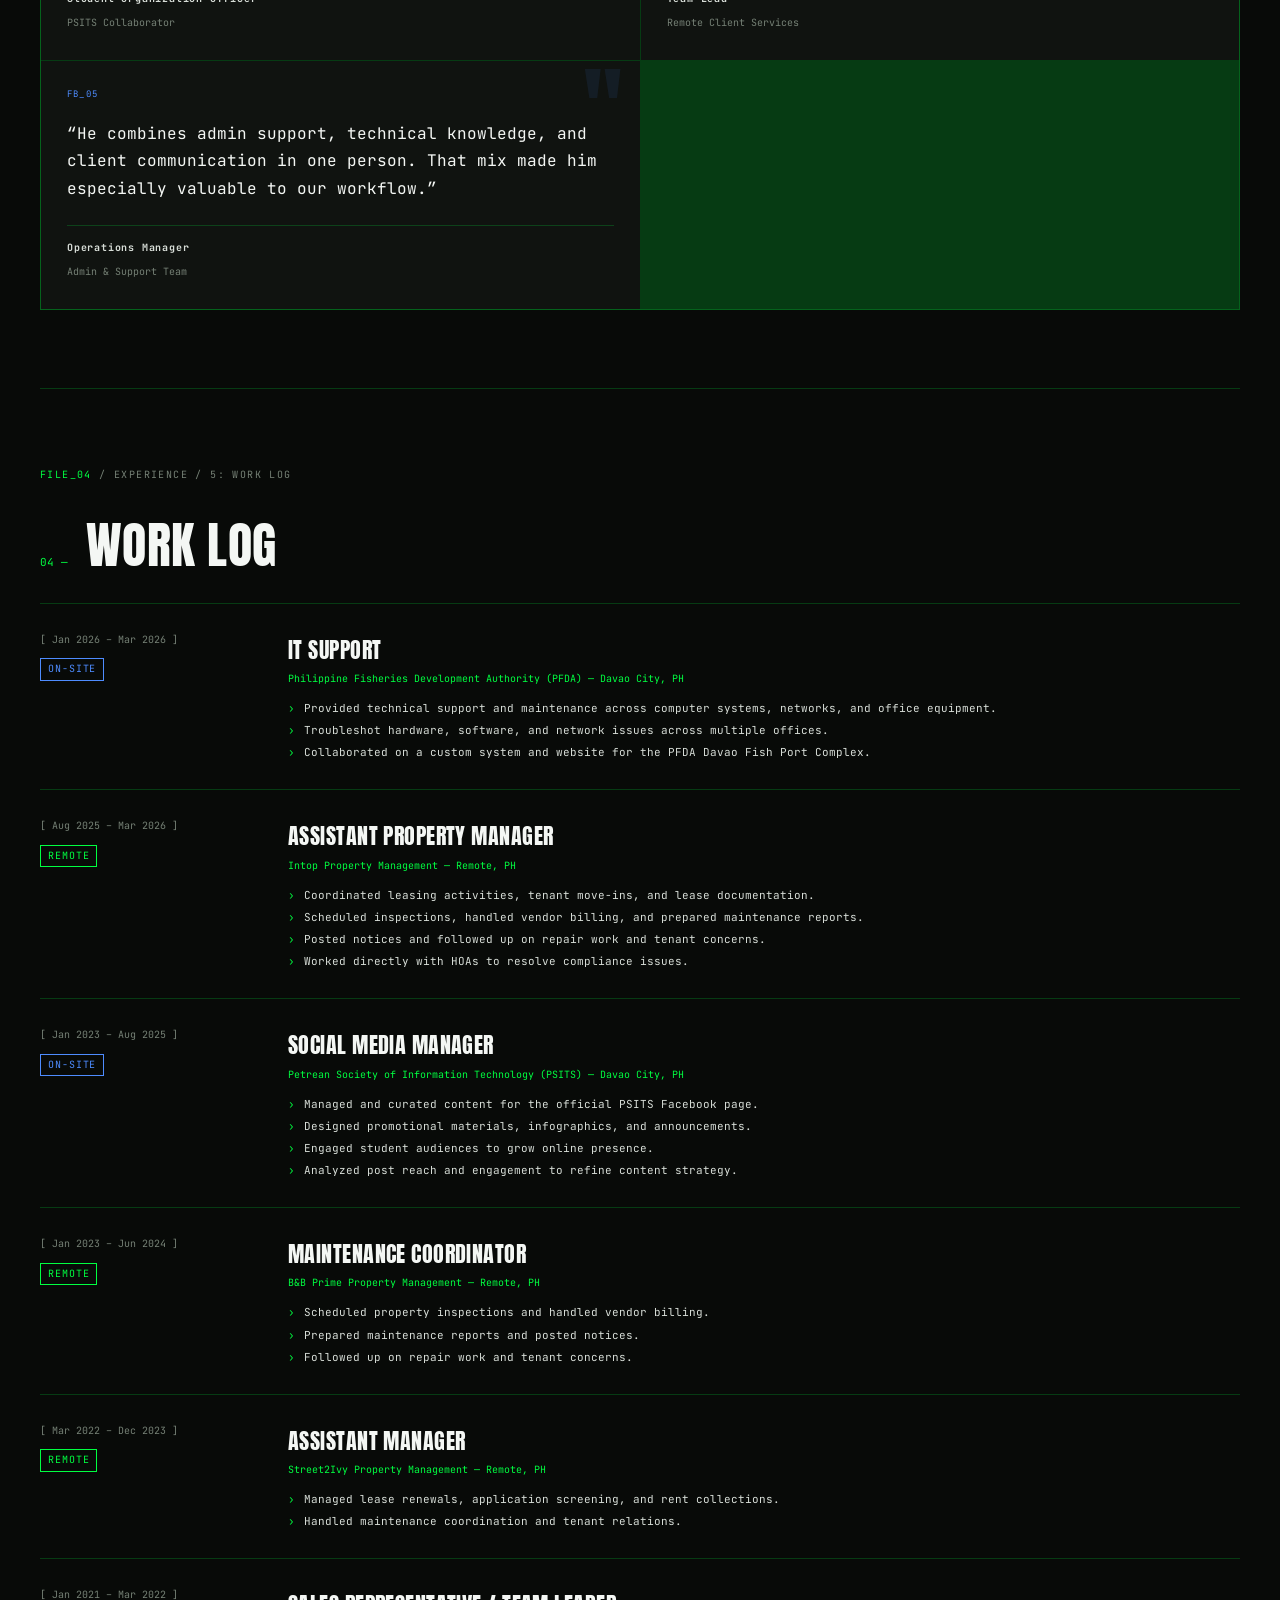
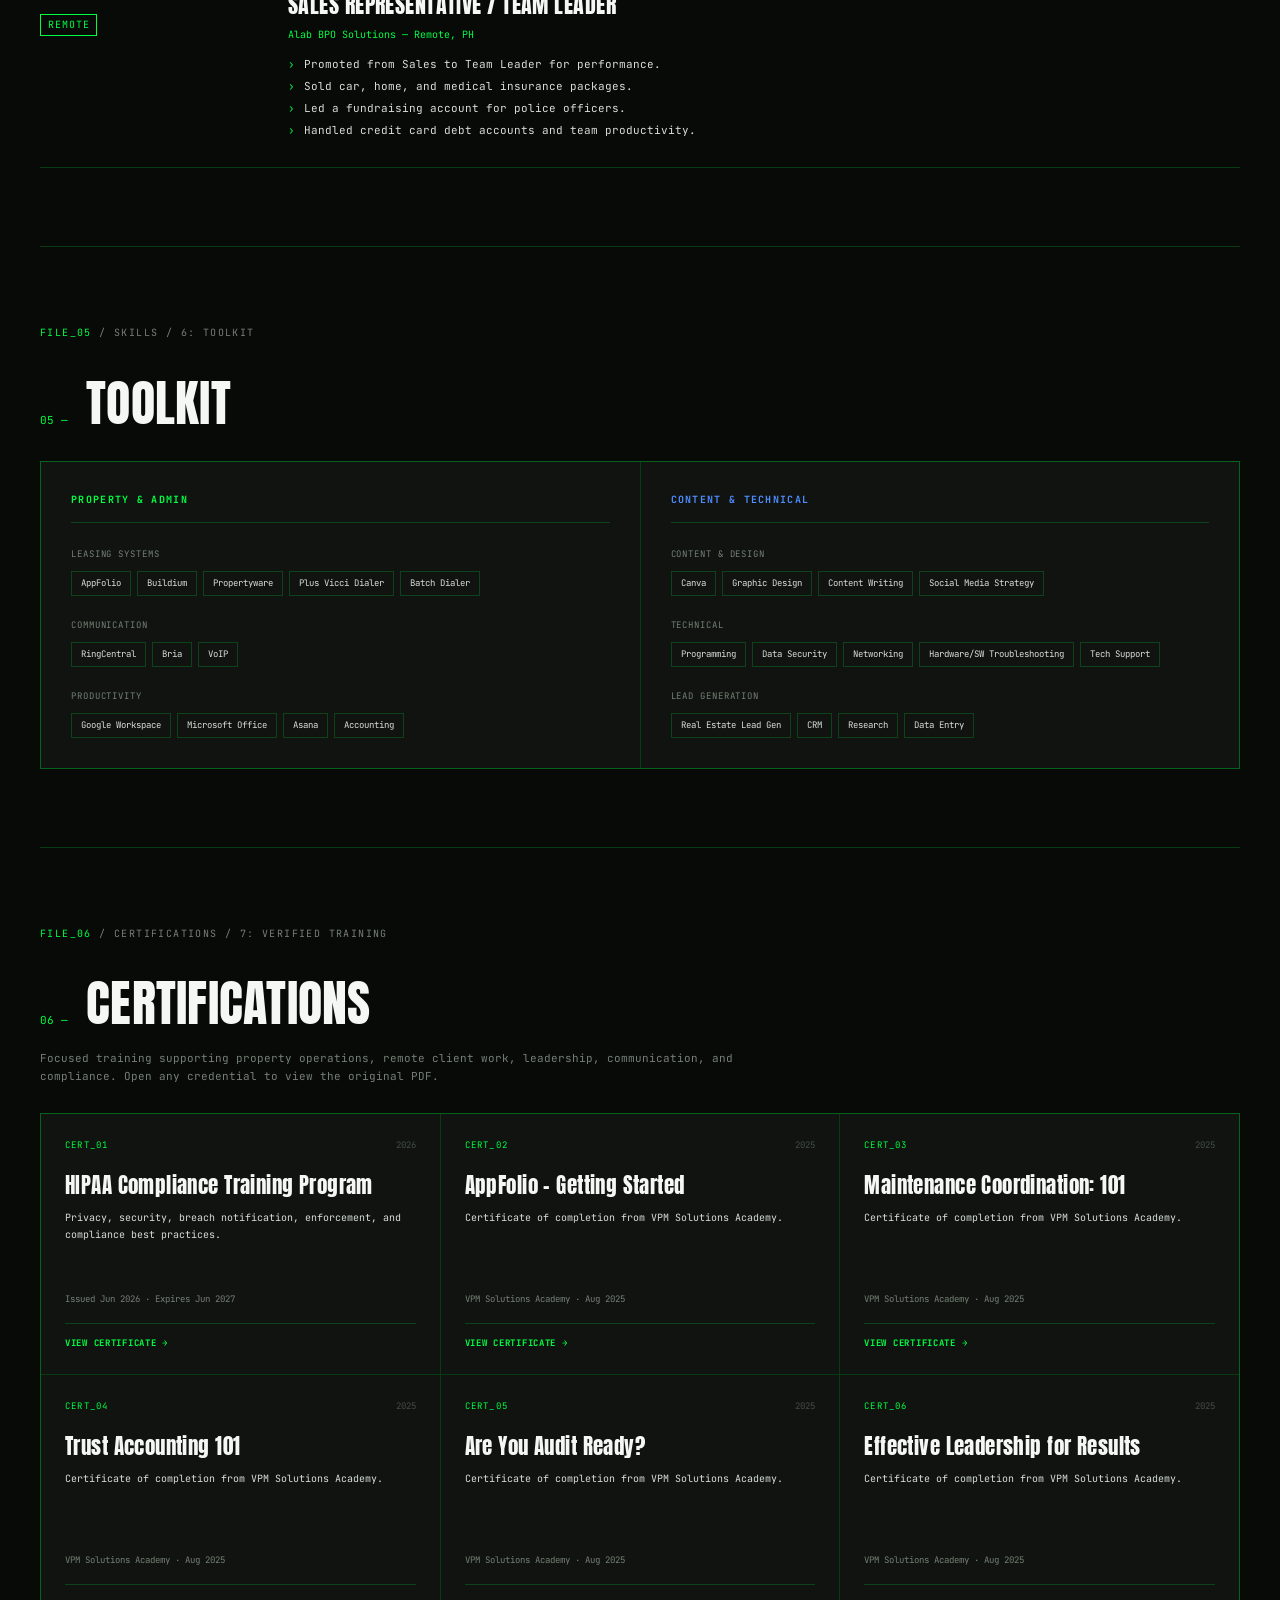
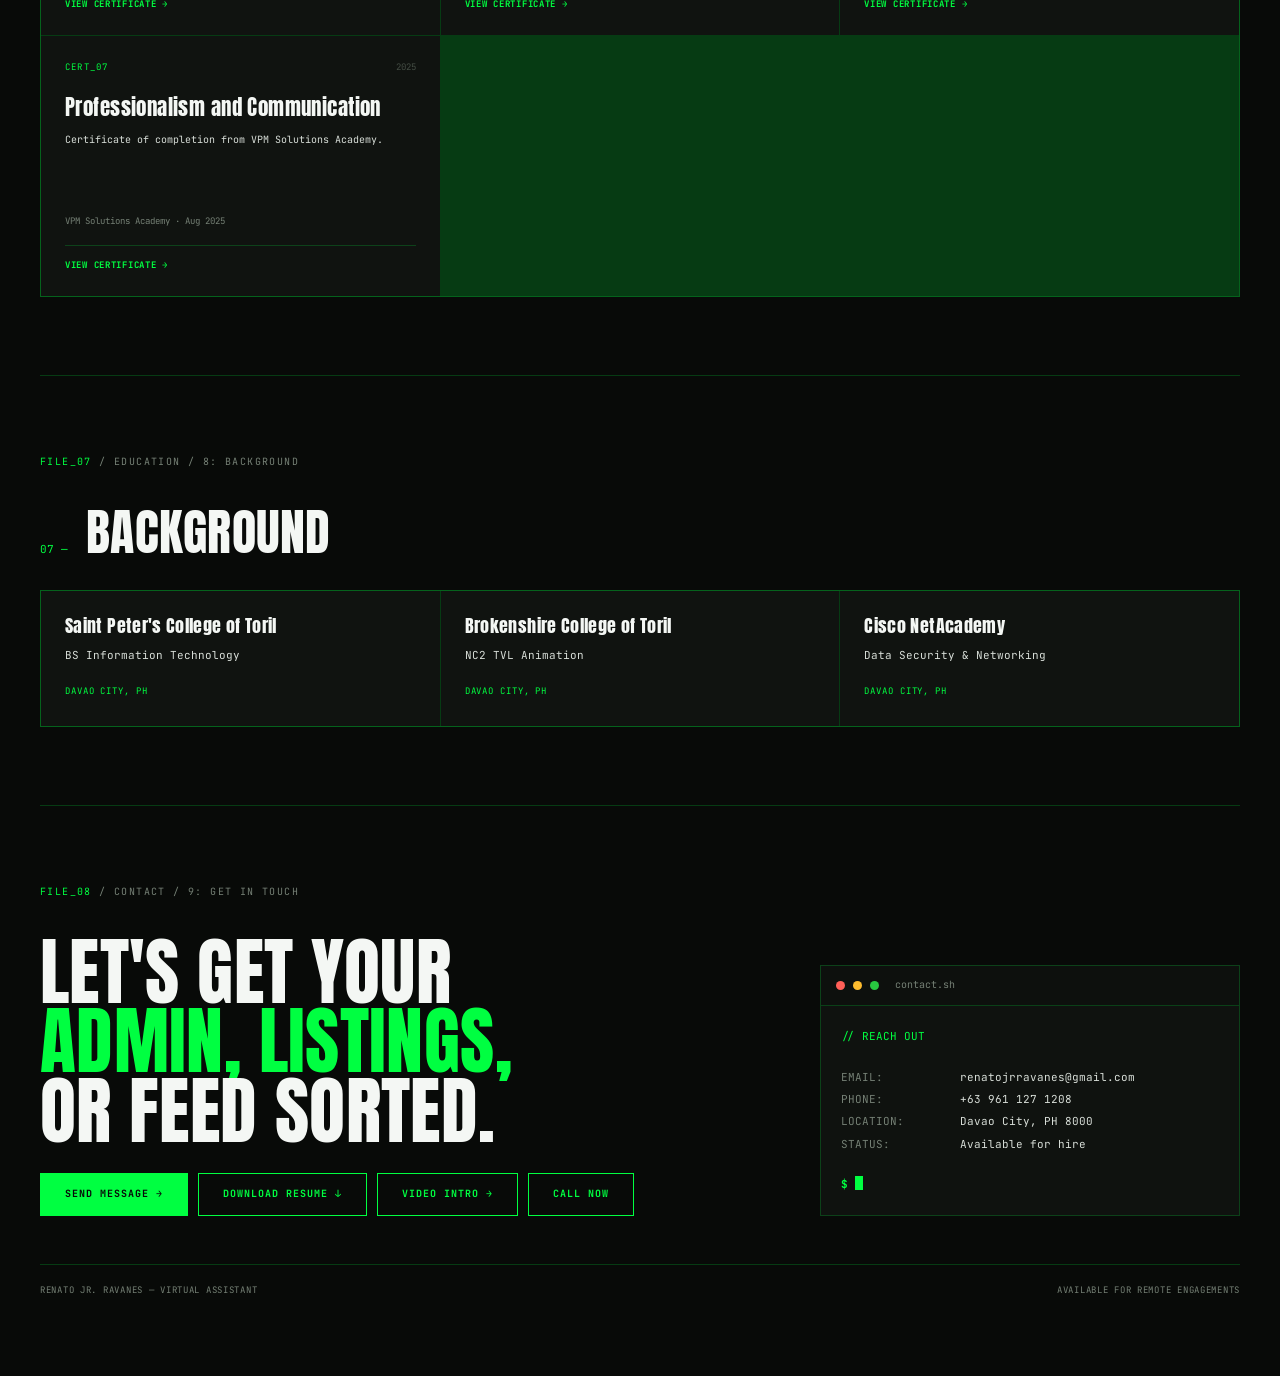
==== commit 2ffb6b9c: "Add files via upload" ====
--- a/index.html
+++ b/index.html
@@ -34,7 +34,10 @@
         <a href="#services">SERVICES</a>
         <a href="#experience">EXPERIENCE</a>
         <a href="#skills">SKILLS</a>
+        <a href="#certifications">CERTS</a>
+        <a href="#feedback">FEEDBACK</a>
         <a href="#contact">CONTACT</a>
+        <a href="video-introduction.html">VIDEO</a>
         <a class="nav-cta" href="mailto:renatojrravanes@gmail.com?subject=Portfolio%20Inquiry">HIRE NOW</a>
       </div>
     </nav>
@@ -49,6 +52,11 @@
           <h1 id="hero-title">RENATO<br>JR.<br>RAVANES</h1>
           <div class="tag-row" aria-label="Professional focus areas">
             <span>PROPERTY OPS</span><span>SOCIAL MEDIA</span><span>ADMIN &amp; IT</span><span>REMOTE-READY</span>
+          </div>
+          <div class="hero-actions" aria-label="Portfolio actions">
+            <a class="primary-button resume-button" href="assets/Renato_Jr_Ravanes_Resume.pdf" download>DOWNLOAD RESUME ↓</a>
+            <a class="secondary-button" href="video-introduction.html">WATCH INTRO →</a>
+            <a class="secondary-button" href="#contact">CONTACT ME</a>
           </div>
           <div class="portrait-card">
             <img src="assets/profile.webp" alt="Portrait of Renato Jr. Ravanes" width="1200" height="1500">
@@ -140,13 +148,51 @@
       </div>
     </section>
 
-    <section class="shell section-pad ruled-top" id="samples" aria-labelledby="samples-title">
-      <div class="file-label"><span>FILE_03</span> / SNAPSHOTS / 4: WORK SAMPLES</div>
-      <div class="section-title"><span>03 —</span><h2 id="samples-title">WORK SAMPLES</h2></div>
-      <div class="coming-soon reveal">
-        <div class="bracket-icon" aria-hidden="true">[ ]</div>
-        <p>WORK_SAMPLES // READY_FOR_YOUR_FILES</p>
-        <span>Add graphics, reports, social posts, or property-operation samples here.</span>
+    <section class="shell section-pad ruled-top" id="feedback" aria-labelledby="feedback-title">
+      <div class="file-label"><span>FILE_03</span> / FEEDBACK / 4: CLIENT NOTES</div>
+      <div class="section-title"><span>03 —</span><h2 id="feedback-title">CLIENT FEEDBACK</h2></div>
+      <p class="section-intro reveal">A few kind words that reflect the kind of support I aim to give every client: reliable, organized, responsive, and easy to work with.</p>
+      <div class="feedback-grid">
+        <article class="feedback-card reveal">
+          <span class="feedback-code">FB_01</span>
+          <p class="quote">“Renato helped us stay on top of maintenance requests and tenant follow-ups. He was organized, responsive, and dependable from day one.”</p>
+          <div class="feedback-meta">
+            <strong>Property Operations Supervisor</strong>
+            <span>Remote Property Management Team</span>
+          </div>
+        </article>
+        <article class="feedback-card reveal accent-blue">
+          <span class="feedback-code">FB_02</span>
+          <p class="quote">“He picked up our systems quickly and handled leasing support with care. Renato made day-to-day operations feel lighter and more streamlined.”</p>
+          <div class="feedback-meta">
+            <strong>Leasing Coordinator</strong>
+            <span>U.S.-Based Property Portfolio</span>
+          </div>
+        </article>
+        <article class="feedback-card reveal accent-orange">
+          <span class="feedback-code">FB_03</span>
+          <p class="quote">“Renato delivered social media graphics and announcements that looked clean, timely, and on-brand. He is easy to collaborate with and open to feedback.”</p>
+          <div class="feedback-meta">
+            <strong>Student Organization Officer</strong>
+            <span>PSITS Collaborator</span>
+          </div>
+        </article>
+        <article class="feedback-card reveal">
+          <span class="feedback-code">FB_04</span>
+          <p class="quote">“What stood out most was his professionalism. Even when priorities shifted, Renato stayed calm, communicated clearly, and kept tasks moving forward.”</p>
+          <div class="feedback-meta">
+            <strong>Team Lead</strong>
+            <span>Remote Client Services</span>
+          </div>
+        </article>
+        <article class="feedback-card reveal accent-blue">
+          <span class="feedback-code">FB_05</span>
+          <p class="quote">“He combines admin support, technical knowledge, and client communication in one person. That mix made him especially valuable to our workflow.”</p>
+          <div class="feedback-meta">
+            <strong>Operations Manager</strong>
+            <span>Admin &amp; Support Team</span>
+          </div>
+        </article>
       </div>
     </section>
 
@@ -172,9 +218,67 @@
       </div>
     </section>
 
+
+    <section class="shell section-pad ruled-top" id="certifications" aria-labelledby="certifications-title">
+      <div class="file-label"><span>FILE_06</span> / CERTIFICATIONS / 7: VERIFIED TRAINING</div>
+      <div class="section-title"><span>06 —</span><h2 id="certifications-title">CERTIFICATIONS</h2></div>
+      <p class="section-intro reveal">Focused training supporting property operations, remote client work, leadership, communication, and compliance. Open any credential to view the original PDF.</p>
+      <div class="cert-grid">
+        <article class="cert-card reveal">
+          <div><span class="cert-code">CERT_01</span><span class="cert-date">2026</span></div>
+          <h3>HIPAA Compliance Training Program</h3>
+          <p>Privacy, security, breach notification, enforcement, and compliance best practices.</p>
+          <span class="cert-meta">Issued Jun 2026 · Expires Jun 2027</span>
+          <a href="assets/certificates/hipaa-compliance.pdf" target="_blank" rel="noopener">VIEW CERTIFICATE →</a>
+        </article>
+        <article class="cert-card reveal">
+          <div><span class="cert-code">CERT_02</span><span class="cert-date">2025</span></div>
+          <h3>AppFolio - Getting Started</h3>
+          <p>Certificate of completion from VPM Solutions Academy.</p>
+          <span class="cert-meta">VPM Solutions Academy · Aug 2025</span>
+          <a href="assets/certificates/appfolio-getting-started.pdf" target="_blank" rel="noopener">VIEW CERTIFICATE →</a>
+        </article>
+        <article class="cert-card reveal">
+          <div><span class="cert-code">CERT_03</span><span class="cert-date">2025</span></div>
+          <h3>Maintenance Coordination: 101</h3>
+          <p>Certificate of completion from VPM Solutions Academy.</p>
+          <span class="cert-meta">VPM Solutions Academy · Aug 2025</span>
+          <a href="assets/certificates/maintenance-coordination-101.pdf" target="_blank" rel="noopener">VIEW CERTIFICATE →</a>
+        </article>
+        <article class="cert-card reveal">
+          <div><span class="cert-code">CERT_04</span><span class="cert-date">2025</span></div>
+          <h3>Trust Accounting 101</h3>
+          <p>Certificate of completion from VPM Solutions Academy.</p>
+          <span class="cert-meta">VPM Solutions Academy · Aug 2025</span>
+          <a href="assets/certificates/trust-accounting-101.pdf" target="_blank" rel="noopener">VIEW CERTIFICATE →</a>
+        </article>
+        <article class="cert-card reveal">
+          <div><span class="cert-code">CERT_05</span><span class="cert-date">2025</span></div>
+          <h3>Are You Audit Ready?</h3>
+          <p>Certificate of completion from VPM Solutions Academy.</p>
+          <span class="cert-meta">VPM Solutions Academy · Aug 2025</span>
+          <a href="assets/certificates/audit-ready.pdf" target="_blank" rel="noopener">VIEW CERTIFICATE →</a>
+        </article>
+        <article class="cert-card reveal">
+          <div><span class="cert-code">CERT_06</span><span class="cert-date">2025</span></div>
+          <h3>Effective Leadership for Results</h3>
+          <p>Certificate of completion from VPM Solutions Academy.</p>
+          <span class="cert-meta">VPM Solutions Academy · Aug 2025</span>
+          <a href="assets/certificates/effective-leadership.pdf" target="_blank" rel="noopener">VIEW CERTIFICATE →</a>
+        </article>
+        <article class="cert-card reveal">
+          <div><span class="cert-code">CERT_07</span><span class="cert-date">2025</span></div>
+          <h3>Professionalism and Communication</h3>
+          <p>Certificate of completion from VPM Solutions Academy.</p>
+          <span class="cert-meta">VPM Solutions Academy · Aug 2025</span>
+          <a href="assets/certificates/professionalism-communication.pdf" target="_blank" rel="noopener">VIEW CERTIFICATE →</a>
+        </article>
+      </div>
+    </section>
+
     <section class="shell section-pad ruled-top" id="education" aria-labelledby="education-title">
-      <div class="file-label"><span>FILE_06</span> / EDUCATION / 7: BACKGROUND</div>
-      <div class="section-title"><span>06 —</span><h2 id="education-title">BACKGROUND</h2></div>
+      <div class="file-label"><span>FILE_07</span> / EDUCATION / 8: BACKGROUND</div>
+      <div class="section-title"><span>07 —</span><h2 id="education-title">BACKGROUND</h2></div>
       <div class="education-grid">
         <article class="reveal"><h3>Saint Peter's College of Toril</h3><p>BS Information Technology</p><span>DAVAO CITY, PH</span></article>
         <article class="reveal"><h3>Brokenshire College of Toril</h3><p>NC2 TVL Animation</p><span>DAVAO CITY, PH</span></article>
@@ -184,11 +288,11 @@
   </main>
 
   <footer class="shell section-pad ruled-top" id="contact">
-    <div class="file-label"><span>FILE_07</span> / CONTACT / 8: GET IN TOUCH</div>
+    <div class="file-label"><span>FILE_08</span> / CONTACT / 9: GET IN TOUCH</div>
     <div class="contact-grid">
       <div class="reveal">
         <h2>LET'S GET YOUR<br><strong>ADMIN, LISTINGS,</strong><br>OR FEED SORTED.</h2>
-        <div class="contact-actions"><a class="primary-button" href="mailto:renatojrravanes@gmail.com?subject=Portfolio%20Inquiry">SEND MESSAGE →</a><a class="secondary-button" href="tel:+639611271208">CALL NOW</a></div>
+        <div class="contact-actions"><a class="primary-button" href="mailto:renatojrravanes@gmail.com?subject=Portfolio%20Inquiry">SEND MESSAGE →</a><a class="secondary-button" href="assets/Renato_Jr_Ravanes_Resume.pdf" download>DOWNLOAD RESUME ↓</a><a class="secondary-button" href="video-introduction.html">VIDEO INTRO →</a><a class="secondary-button" href="tel:+639611271208">CALL NOW</a></div>
       </div>
       <div class="terminal reveal">
         <div class="terminal-bar"><i></i><i></i><i></i><span>contact.sh</span></div>
--- a/styles.css
+++ b/styles.css
@@ -220,3 +220,77 @@
   *, *::before, *::after { animation-duration: .01ms !important; animation-iteration-count: 1 !important; transition-duration: .01ms !important; }
   .reveal { opacity: 1; transform: none; }
 }
+
+/* Resume + certification enhancements */
+.hero-actions { display: flex; flex-wrap: wrap; gap: 10px; margin: -18px 0 30px; }
+.hero-actions .primary-button, .hero-actions .secondary-button { padding: 10px 18px; }
+.resume-button { box-shadow: 0 0 0 1px rgba(0,255,65,.06), 0 0 28px rgba(0,255,65,.07); }
+.section-intro { max-width: 760px; margin: -12px 0 28px; color: var(--muted); font-size: 11px; }
+.cert-grid { display: grid; grid-template-columns: repeat(3, minmax(0, 1fr)); gap: 1px; border: 1px solid var(--border); background: var(--border); }
+.cert-card { min-width: 0; display: flex; flex-direction: column; min-height: 260px; padding: 24px; background: var(--surface); transition: transform .2s ease, background .2s ease; }
+.cert-card:hover { background: var(--surface-2); transform: translateY(-3px); }
+.cert-card > div { display: flex; justify-content: space-between; align-items: center; gap: 12px; margin-bottom: 20px; }
+.cert-code { color: var(--green); font-size: 9px; letter-spacing: .13em; }
+.cert-date { color: var(--faint); font-size: 9px; }
+.cert-card h3 { color: var(--white); font-family: var(--display); font-size: 21px; font-weight: 400; line-height: 1.18; letter-spacing: .02em; }
+.cert-card p { margin: 12px 0; color: var(--text); font-size: 10px; line-height: 1.65; }
+.cert-meta { display: block; margin-top: auto; padding-top: 10px; color: var(--muted); font-size: 9px; }
+.cert-card > a { margin-top: 16px; padding-top: 12px; border-top: 1px solid var(--border); color: var(--green); font-size: 9px; font-weight: 700; letter-spacing: .08em; text-decoration: none; }
+.cert-card > a:hover { color: var(--white); }
+@media (max-width: 960px) { .cert-grid { grid-template-columns: repeat(2, minmax(0, 1fr)); } }
+@media (max-width: 640px) { .hero-actions { margin-top: -10px; } .cert-grid { grid-template-columns: 1fr; } .cert-card { min-height: 0; } }
+
+
+/* Feedback section */
+.feedback-grid { display: grid; grid-template-columns: repeat(2, minmax(0, 1fr)); gap: 1px; border: 1px solid var(--border); background: var(--border); }
+.feedback-card { min-width: 0; min-height: 248px; display: flex; flex-direction: column; gap: 18px; padding: 26px; background: var(--surface); position: relative; overflow: hidden; }
+.feedback-card::after { content: '"'; position: absolute; right: 18px; top: 2px; color: rgba(0,255,65,.08); font-family: var(--display); font-size: 92px; line-height: 1; }
+.feedback-card.accent-blue::after { color: rgba(67,138,255,.09); }
+.feedback-card.accent-orange::after { color: rgba(255,153,0,.1); }
+.feedback-code { color: var(--green); font-size: 9px; letter-spacing: .13em; }
+.feedback-card.accent-blue .feedback-code { color: var(--blue); }
+.feedback-card.accent-orange .feedback-code { color: var(--orange); }
+.quote { color: var(--white); font-size: 16px; line-height: 1.72; max-width: 58ch; }
+.feedback-meta { margin-top: auto; padding-top: 14px; border-top: 1px solid var(--border); }
+.feedback-meta strong { display: block; color: var(--text); font-size: 10px; letter-spacing: .08em; }
+.feedback-meta span { color: var(--muted); font-size: 10px; }
+
+/* Video page */
+.page-hero { display: grid; gap: 22px; }
+.page-kicker { color: var(--green); font-size: 10px; letter-spacing: .15em; }
+.page-heading { display: flex; flex-wrap: wrap; align-items: end; justify-content: space-between; gap: 14px; }
+.page-heading h1 { color: var(--white); font-family: var(--display); font-size: clamp(52px, 9vw, 110px); line-height: .92; letter-spacing: .02em; font-weight: 400; }
+.page-heading p { max-width: 700px; color: var(--muted); font-size: 12px; }
+.video-layout { display: grid; grid-template-columns: minmax(0, 1.1fr) minmax(280px, .55fr); gap: 28px; align-items: start; }
+.video-frame { padding: 14px; border: 1px solid var(--border); background: linear-gradient(180deg, rgba(255,255,255,.02), rgba(255,255,255,.01)), var(--surface); box-shadow: inset 0 0 0 1px rgba(0,255,65,.04), 0 0 32px rgba(0,0,0,.25); }
+.video-frame.blue-glow { box-shadow: inset 0 0 0 1px rgba(0,255,65,.04), 0 0 32px rgba(0,0,0,.25), 0 0 0 1px rgba(67,138,255,.1); }
+.video-chrome { display: flex; align-items: center; justify-content: space-between; gap: 14px; margin-bottom: 12px; padding: 12px 14px; border: 1px solid var(--border); background: rgba(255,255,255,.01); color: var(--muted); font-size: 9px; letter-spacing: .12em; }
+.video-dots { display: inline-flex; gap: 8px; }
+.video-dots i { width: 8px; height: 8px; border-radius: 50%; background: var(--green); display: block; }
+.video-dots i:nth-child(2) { background: var(--blue); }
+.video-dots i:nth-child(3) { background: var(--orange); }
+.video-frame video { width: 100%; display: block; border: 1px solid var(--border); background: #000; aspect-ratio: 16 / 9; }
+.video-caption { display: flex; justify-content: space-between; gap: 20px; padding: 12px 4px 0; color: var(--muted); font-size: 9px; letter-spacing: .08em; }
+.info-stack { display: grid; gap: 18px; }
+.info-panel { padding: 22px; border: 1px solid var(--border); background: var(--surface); }
+.info-panel h2 { margin-bottom: 16px; color: var(--green); font-size: 10px; letter-spacing: .12em; }
+.info-panel.blue-head h2 { color: var(--blue); }
+.info-panel p { color: var(--text); font-size: 11px; line-height: 1.8; }
+.check-list { display: grid; gap: 9px; list-style: none; }
+.check-list li { position: relative; padding-left: 17px; color: var(--text); font-size: 11px; }
+.check-list li::before { content: '›'; position: absolute; left: 0; color: var(--green); }
+.cta-inline { display: flex; flex-wrap: wrap; gap: 10px; margin-top: 20px; }
+.back-link { color: var(--green); text-decoration: none; font-size: 10px; letter-spacing: .1em; }
+.back-link:hover { color: var(--white); }
+
+@media (max-width: 960px) {
+  .feedback-grid { grid-template-columns: 1fr; }
+  .video-layout { grid-template-columns: 1fr; }
+}
+
+@media (max-width: 640px) {
+  .quote { font-size: 14px; }
+  .feedback-card { min-height: 0; padding: 22px; }
+  .page-heading h1 { font-size: clamp(42px, 16vw, 72px); }
+  .video-chrome { padding: 10px 12px; }
+}
